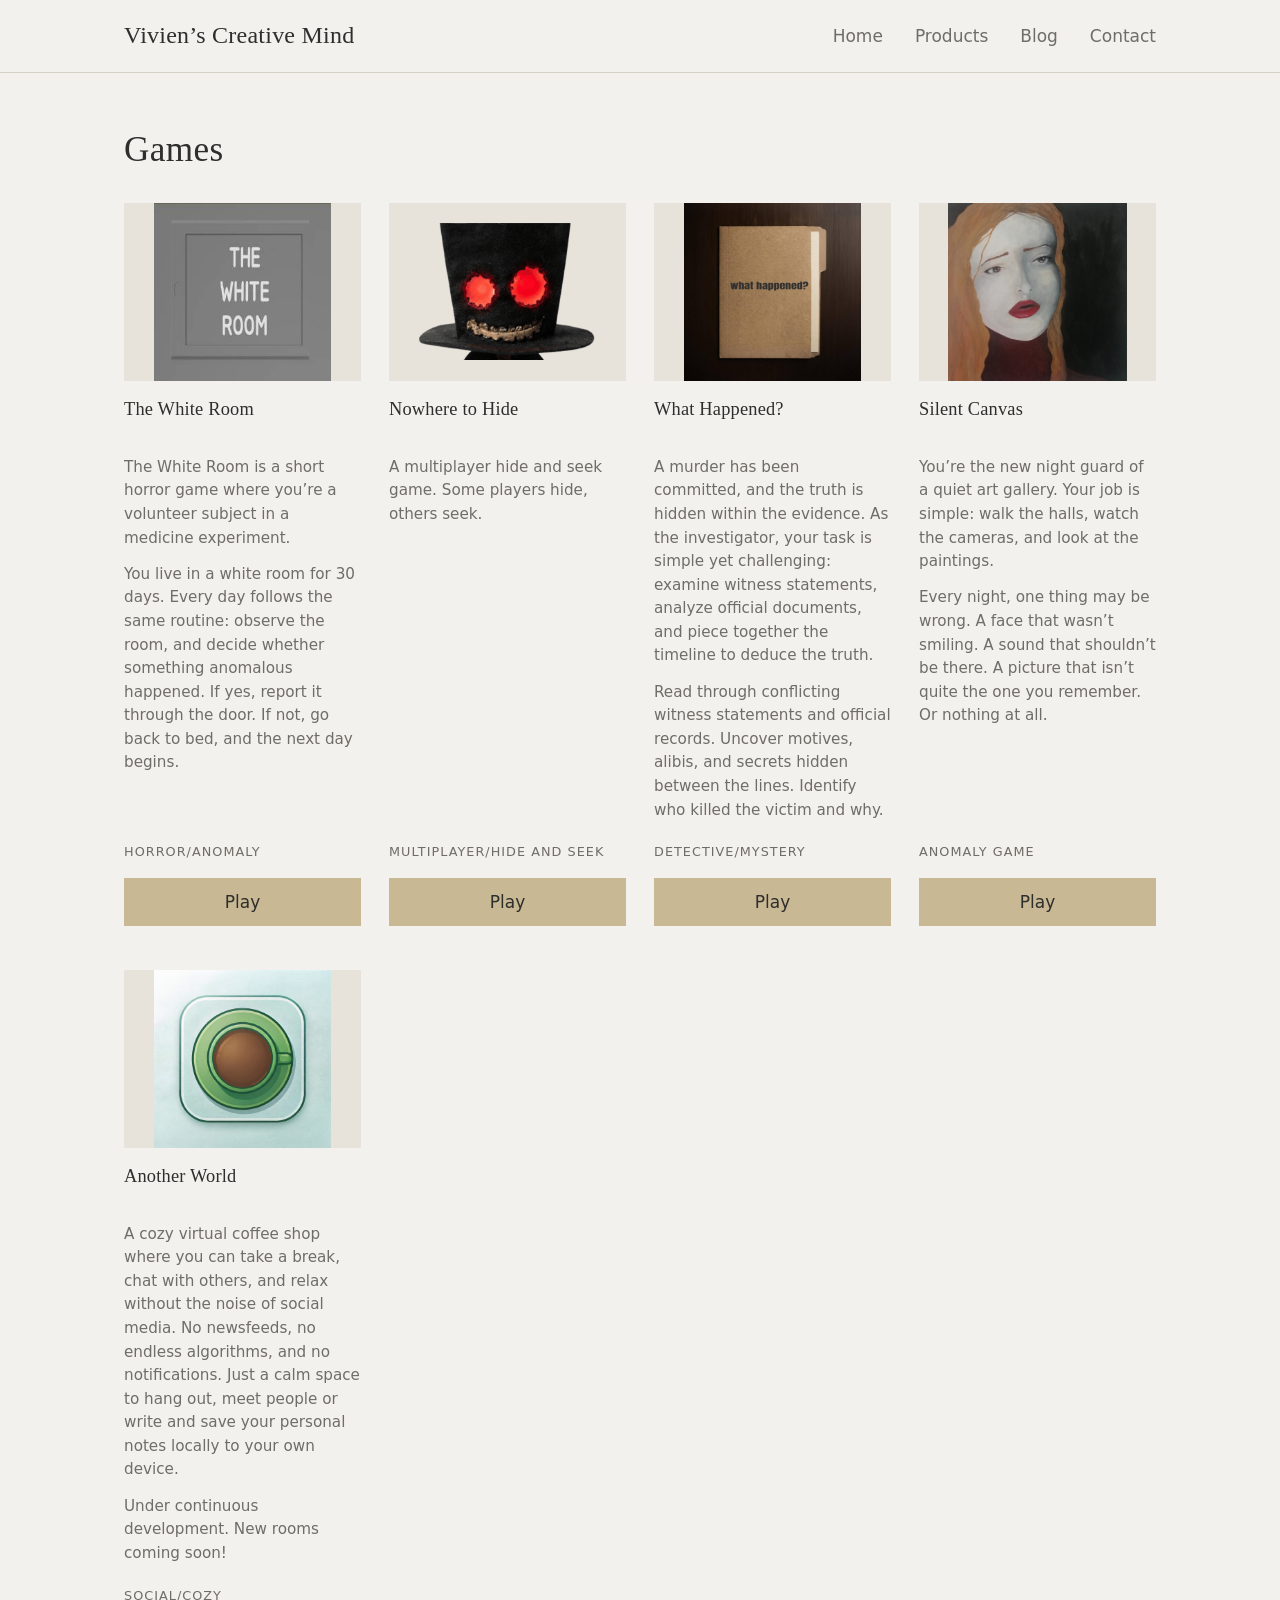
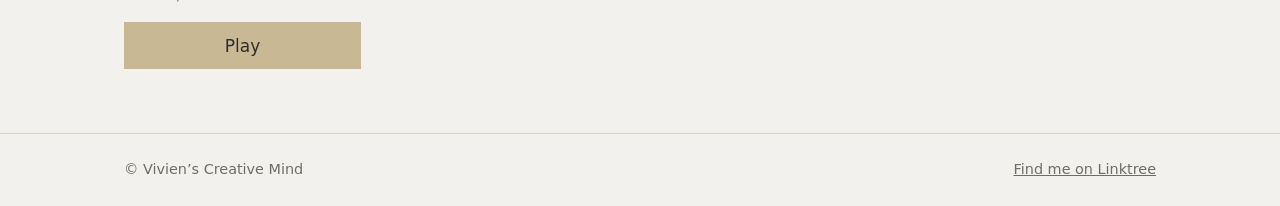
==== games.html @ 31d8cc9a "first commit" ====
<!DOCTYPE html>
<html lang="en">
<head>
<meta charset="utf-8">
<meta name="viewport" content="width=device-width, initial-scale=1">
<title>Games – Vivien’s Creative Mind</title>
<meta name="description" content="Games by Vivien’s Creative Mind. Free to play on itch.io.">
<link rel="canonical" href="https://www.vivienscreativemind.com/games.html">
<meta property="og:title" content="Games – Vivien’s Creative Mind">
<meta property="og:description" content="Games by Vivien’s Creative Mind. Free to play on itch.io.">
<meta property="og:type" content="website">
<meta property="og:url" content="https://www.vivienscreativemind.com/games.html">
<meta property="og:image" content="https://www.vivienscreativemind.com/images/painting_6.jpg">
<link rel="stylesheet" href="style.css">
<script type="application/ld+json">{"@context":"https://schema.org","@type":"Person","name":"Vivien’s Creative Mind","url":"https://www.vivienscreativemind.com/","jobTitle":"Author, game developer and painter","sameAs":["https://linktr.ee/vivienjusztin"]}</script>
</head>
<body>
<header><div class="wrap">
<a class="logo" href="index.html">Vivien’s Creative Mind</a>
<button class="menu-btn" aria-expanded="false" aria-controls="nav">Menu</button>
<nav id="nav" aria-label="Main"><ul>
<li><a href="index.html">Home</a></li>
<li class="has-sub"><button aria-expanded="false" aria-haspopup="true">Products</button>
<ul class="sub">
<li><a href="books.html">Books</a></li>
<li><a href="games.html" aria-current="page">Games</a></li>
<li><a href="paintings.html">Paintings</a></li>
</ul></li>
<li><a href="blog.html">Blog</a></li>
<li><a href="contact.html">Contact</a></li>
</ul></nav>
</div></header>
<main><div class="wrap">
<h1>Games</h1>
<div class="grid games">
<article class="item">
<img src="images/game_1.jpg" alt="The White Room – game cover" width="800" height="600" loading="lazy">
<h2>The White Room</h2>
<p class="desc">The White Room is a short horror game where you’re a volunteer subject in a medicine experiment.</p><p class="desc">You live in a white room for 30 days. Every day follows the same routine: observe the room, and decide whether something anomalous happened. If yes, report it through the door. If not, go back to bed, and the next day begins.</p>
<p class="cat">horror/anomaly</p>
<div class="btns">
<a class="btn" href="https://vivj.itch.io/the-white-room" target="_blank" rel="noopener noreferrer">Play</a>
</div>
</article>
<article class="item">
<img src="images/game_2.png" alt="Nowhere to Hide – game cover" width="800" height="600" loading="lazy">
<h2>Nowhere to Hide</h2>
<p class="desc">A multiplayer hide and seek game. Some players hide, others seek.</p>
<p class="cat">multiplayer/hide and seek</p>
<div class="btns">
<a class="btn" href="https://vivj.itch.io/nowhere-to-hide" target="_blank" rel="noopener noreferrer">Play</a>
</div>
</article>
<article class="item">
<img src="images/game_3.png" alt="What Happened? – game cover" width="800" height="600" loading="lazy">
<h2>What Happened?</h2>
<p class="desc">A murder has been committed, and the truth is hidden within the evidence. As the investigator, your task is simple yet challenging: examine witness statements, analyze official documents, and piece together the timeline to deduce the truth.</p><p class="desc">Read through conflicting witness statements and official records. Uncover motives, alibis, and secrets hidden between the lines. Identify who killed the victim and why.</p>
<p class="cat">detective/mystery</p>
<div class="btns">
<a class="btn" href="https://vivj.itch.io/what-happened" target="_blank" rel="noopener noreferrer">Play</a>
</div>
</article>
<article class="item">
<img src="images/game_4.jpg" alt="Silent Canvas – game cover" width="800" height="600" loading="lazy">
<h2>Silent Canvas</h2>
<p class="desc">You’re the new night guard of a quiet art gallery. Your job is simple: walk the halls, watch the cameras, and look at the paintings.</p><p class="desc">Every night, one thing may be wrong. A face that wasn’t smiling. A sound that shouldn’t be there. A picture that isn’t quite the one you remember. Or nothing at all.</p>
<p class="cat">anomaly game</p>
<div class="btns">
<a class="btn" href="https://vivj.itch.io/silent-canvas" target="_blank" rel="noopener noreferrer">Play</a>
</div>
</article>
<article class="item">
<img src="images/game_5.jpg" alt="Another World – game cover" width="800" height="600" loading="lazy">
<h2>Another World</h2>
<p class="desc">A cozy virtual coffee shop where you can take a break, chat with others, and relax without the noise of social media. No newsfeeds, no endless algorithms, and no notifications. Just a calm space to hang out, meet people or write and save your personal notes locally to your own device.</p><p class="desc">Under continuous development. New rooms coming soon!</p>
<p class="cat">social/cozy</p>
<div class="btns">
<a class="btn" href="https://vivj.itch.io/another-world" target="_blank" rel="noopener noreferrer">Play</a>
</div>
</article>
</div>
</div></main>
<footer><div class="wrap"><span>&copy; Vivien’s Creative Mind</span><a href="https://linktr.ee/vivienjusztin" target="_blank" rel="noopener noreferrer">Find me on Linktree</a></div></footer>
<script src="script.js"></script>
</body>
</html>
---- style.css ----
:root{--bg:#f3f1ed;--surface:#e7e3da;--sand:#c8b894;--ink:#2e2e2c;--muted:#6f6d67;--line:#d6d1c5;--max:1080px}
*{box-sizing:border-box}
html{scroll-behavior:smooth}
body{margin:0;background:var(--bg);color:var(--ink);font:17px/1.65 system-ui,-apple-system,"Segoe UI",Roboto,sans-serif}
h1,h2,h3,.logo{font-family:Georgia,"Times New Roman",serif;font-weight:400;letter-spacing:.01em}
h1{font-size:2.2rem;margin:0 0 1.5rem}
h2{font-size:1.4rem;margin:0 0 .4rem}
a{color:inherit}
img{max-width:100%;display:block}
:focus-visible{outline:2px solid var(--ink);outline-offset:3px}
.wrap{max-width:var(--max);margin:0 auto;padding:0 1.5rem}
header{border-bottom:1px solid var(--line);background:var(--bg)}
header .wrap{display:flex;justify-content:space-between;align-items:center;min-height:72px;flex-wrap:wrap}
.logo{font-size:1.5rem;text-decoration:none}
nav ul{list-style:none;margin:0;padding:0;display:flex;gap:2rem;align-items:center}
nav a,nav button{font:inherit;color:var(--muted);background:none;border:0;padding:.5rem 0;cursor:pointer;text-decoration:none}
nav a:hover,nav button:hover,nav a[aria-current]{color:var(--ink)}
nav a[aria-current]{border-bottom:2px solid var(--sand)}
.has-sub{position:relative}
.sub{display:none;position:absolute;top:100%;left:-1rem;min-width:170px;background:var(--bg);border:1px solid var(--line);padding:.5rem 1rem;flex-direction:column;gap:0;z-index:5}
.has-sub:hover .sub,.has-sub:focus-within .sub,.has-sub.open .sub{display:flex}
.menu-btn{display:none}
main{padding:3rem 0 4rem;min-height:60vh}
.slider{position:relative;aspect-ratio:16/9;background:var(--surface);overflow:hidden}
.slider img{position:absolute;inset:0;width:100%;height:100%;object-fit:cover;opacity:0;transition:opacity 1.2s ease}
.slider img.active{opacity:1}
.intro{max-width:36rem;margin:2.5rem 0 0;color:var(--muted)}
h1.intro{font-family:system-ui,-apple-system,"Segoe UI",Roboto,sans-serif;font-size:1.05rem;font-weight:400;letter-spacing:0;line-height:1.65}
.text{max-width:38rem}

/* Kártyarács: könyvek, játékok, festmények */
.grid{display:grid;grid-template-columns:repeat(4,1fr);gap:2.75rem 1.75rem}
.grid.art{gap:1.5rem}
.item{display:flex;flex-direction:column}
.item img{display:block;width:100%;height:auto;object-fit:contain;background:var(--surface);margin:0 0 1.1rem}
.books .item img{aspect-ratio:2/3}
.games .item img{aspect-ratio:4/3}
.art .item img{aspect-ratio:1/1;padding:.6rem;margin:0}
.item h2{font-size:1.15rem;line-height:1.3;min-height:2.6em;margin:0 0 .6rem}
.item p{margin:0 0 .8rem}
.item .desc{color:var(--muted);font-size:.95rem;line-height:1.55}
.item .cat{margin:auto 0 1rem;padding-top:.4rem;color:var(--muted);font-size:.8rem;text-transform:uppercase;letter-spacing:.08em}
.btns{display:flex;flex-direction:column;gap:.6rem}
.btn{display:block;text-align:center;padding:.55rem 1.4rem;background:var(--sand);color:var(--ink);text-decoration:none;border:1px solid var(--sand);transition:background .2s}
.btn:hover{background:var(--surface)}
.btn.alt{background:transparent}
.btn.alt:hover{background:var(--surface)}

/* Blog */
.post{max-width:38rem;margin:0 0 2.5rem;padding-bottom:2rem;border-bottom:1px solid var(--line)}
.post time{display:block;color:var(--muted);font-size:.85rem;text-transform:uppercase;letter-spacing:.08em;margin-bottom:.3rem}

footer .wrap{display:flex;justify-content:space-between;flex-wrap:wrap;gap:.5rem 1.5rem}
footer a{color:inherit}
.legal h2{font-size:1.15rem;margin:2rem 0 .5rem}
.legal p{margin:0 0 1rem}
footer a:hover{color:var(--ink)}
.legal-links{display:flex;flex-wrap:wrap;justify-content:space-evenly;gap:.5rem 1.5rem;padding-top:1rem;padding-bottom:1.5rem;color:var(--muted);font-size:.9rem}
.legal-links a:hover{color:var(--ink)}
footer{border-top:1px solid var(--line);padding:1.5rem 0;color:var(--muted);font-size:.9rem}
@media(max-width:900px){.grid{grid-template-columns:repeat(2,1fr)}}
@media(max-width:700px){
.menu-btn{display:block;border:1px solid var(--line);padding:.4rem 1rem}
nav{width:100%;display:none}
nav.open{display:block}
nav ul{flex-direction:column;align-items:flex-start;gap:.2rem;padding-bottom:1rem}
.sub{position:static;border:0;padding:0 0 0 1rem}
.has-sub .sub{display:flex}
}
@media(max-width:520px){.books,.games{grid-template-columns:1fr}.item h2{min-height:0}}
@media(prefers-reduced-motion:reduce){.slider img{transition:none}html{scroll-behavior:auto}}

/* Nagyító */
.art .item a.lb{display:block;cursor:zoom-in}
.art .item a.lb img{transition:opacity .2s}
.art .item a.lb:hover img{opacity:.85}
.lightbox{position:fixed;inset:0;z-index:100;background:rgba(36,36,34,.95);display:flex;align-items:center;justify-content:center}
.lightbox[hidden]{display:none}
.lightbox figure{margin:0;max-width:90vw;text-align:center}
.lightbox img{max-width:90vw;max-height:80vh;width:auto;height:auto;margin:0 auto;object-fit:contain}
.lightbox figcaption{color:#cfc9bb;margin-top:.8rem;font-size:.85rem;letter-spacing:.08em}
.lightbox button{position:absolute;background:none;border:0;color:#e7e3da;cursor:pointer;font-family:Georgia,"Times New Roman",serif;line-height:1;padding:.5rem 1rem}
.lightbox button:hover{color:var(--sand)}
.lightbox button:focus-visible{outline-color:#e7e3da}
.lb-close{top:1rem;right:1rem;font-size:2.6rem}
.lb-prev,.lb-next{top:50%;transform:translateY(-50%);font-size:4rem}
.lb-prev{left:.5rem}
.lb-next{right:.5rem}
@media(max-width:700px){.lb-prev,.lb-next{font-size:3rem;padding:.5rem .6rem}}
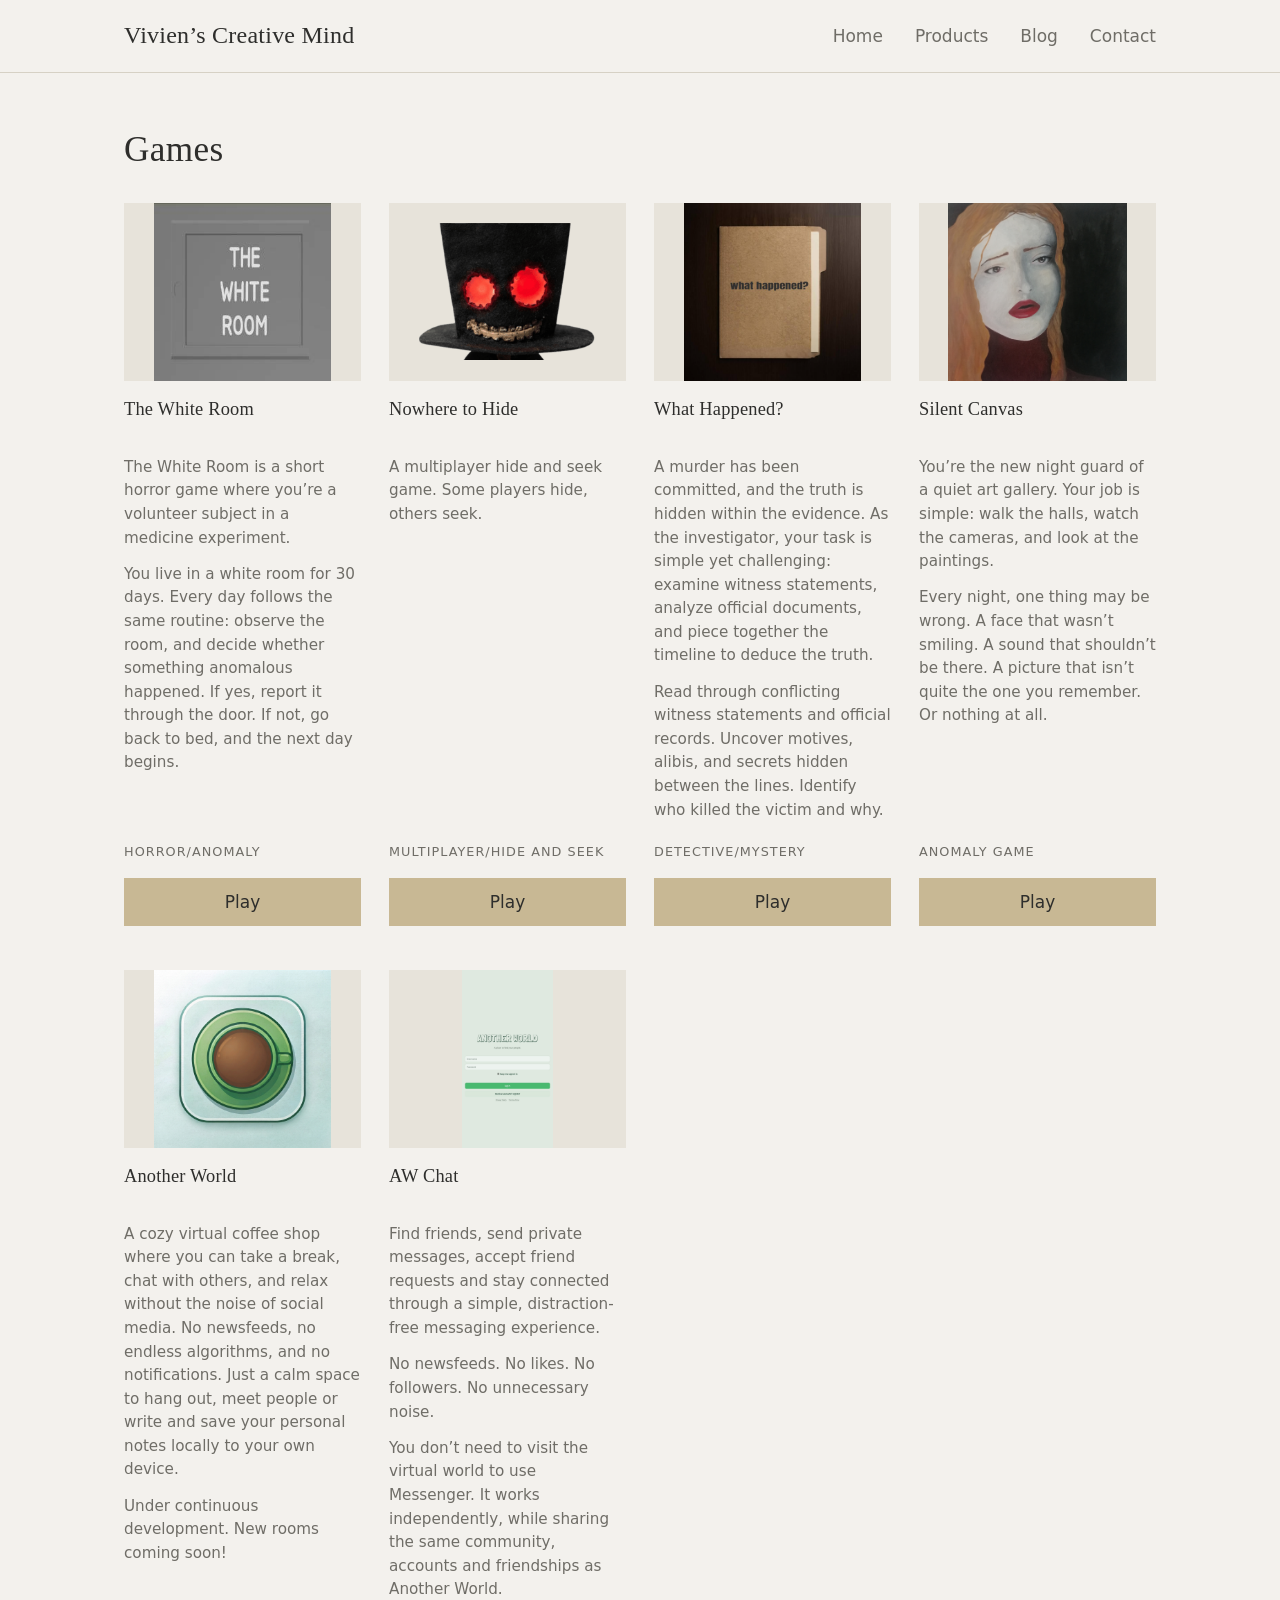
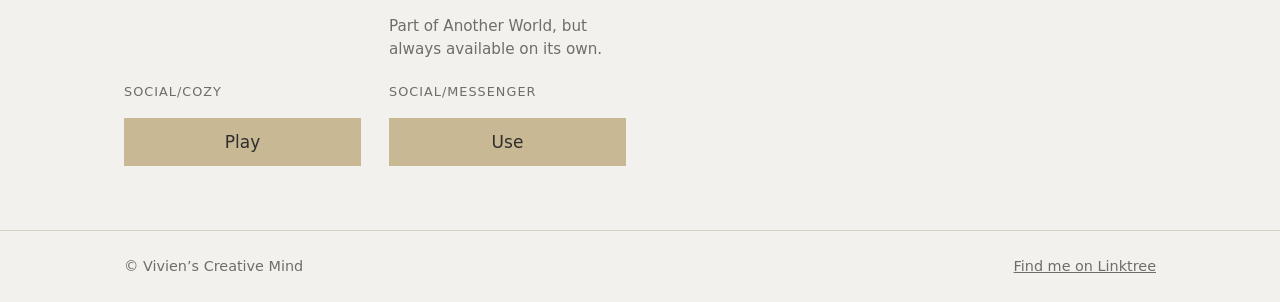
==== commit f51f4fc1: "newgame" ====
--- a/games.html
+++ b/games.html
@@ -78,9 +78,21 @@
 <a class="btn" href="https://vivj.itch.io/another-world" target="_blank" rel="noopener noreferrer">Play</a>
 </div>
 </article>
+<article class="item">
+<img src="images/game_6.jpg" alt="AW Chat – game cover" width="800" height="600" loading="lazy">
+<h2>AW Chat</h2>
+<p class="desc">Find friends, send private messages, accept friend requests and stay connected through a simple, distraction-free messaging experience.</p>
+<p class="desc">No newsfeeds. No likes. No followers. No unnecessary noise.</p>
+<p class="desc">You don’t need to visit the virtual world to use Messenger. It works independently, while sharing the same community, accounts and friendships as Another World.</p>
+<p class="desc">Part of Another World, but always available on its own.</p>
+<p class="cat">social/messenger</p>
+<div class="btns">
+<a class="btn" href="https://vivj.itch.io/anotherworldchat" target="_blank" rel="noopener noreferrer">Use</a>
+</div>
+</article>
 </div>
 </div></main>
 <footer><div class="wrap"><span>&copy; Vivien’s Creative Mind</span><a href="https://linktr.ee/vivienjusztin" target="_blank" rel="noopener noreferrer">Find me on Linktree</a></div></footer>
 <script src="script.js"></script>
 </body>
-</html>
+</html>
--- a/style.css
+++ b/style.css
@@ -30,7 +30,9 @@
 
 /* Kártyarács: könyvek, játékok, festmények */
 .grid{display:grid;grid-template-columns:repeat(4,1fr);gap:2.75rem 1.75rem}
-.grid.art{gap:1.5rem}
+.grid.art{gap:2.25rem 1.5rem}
+.art .item h2{min-height:0;margin:.85rem 0 .15rem;font-size:1.05rem;text-align:center}
+.art .item .cat{margin:0;padding:0;text-transform:none;letter-spacing:.02em;font-size:.85rem;text-align:center}
 .item{display:flex;flex-direction:column}
 .item img{display:block;width:100%;height:auto;object-fit:contain;background:var(--surface);margin:0 0 1.1rem}
 .books .item img{aspect-ratio:2/3}
